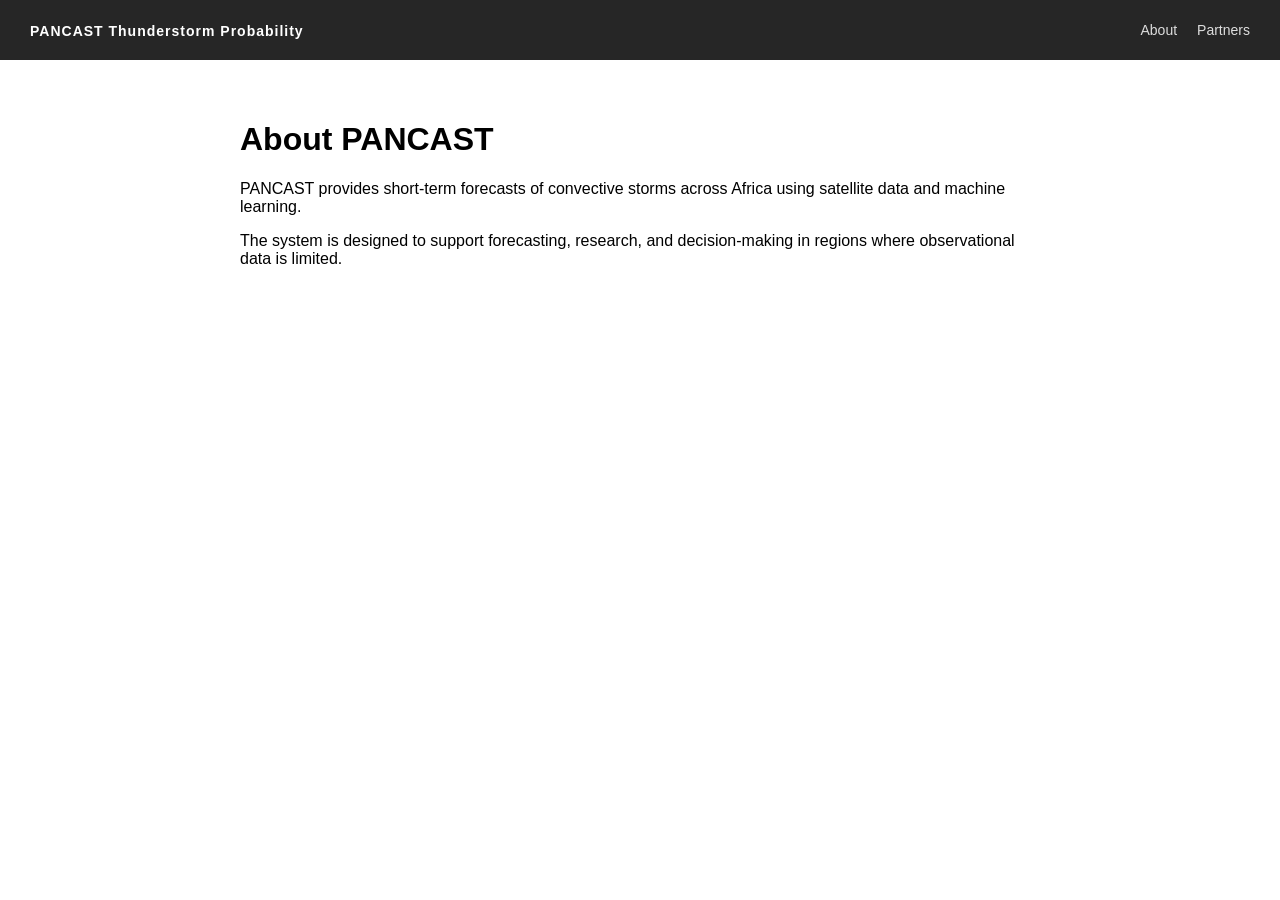
==== about/index.html @ 280e066f "Domain name configured and main page done" ====
<!DOCTYPE html>
<html>
<head>
<meta charset="utf-8" />
<title>PANCAST – About</title>

<link rel="stylesheet" href="/css/style.css"/>

<style>
body {
    margin: 0;
    font-family: Arial, sans-serif;
    padding-top: 80px;
}

.container {
    max-width: 800px;
    margin: auto;
    padding: 20px;
}
</style>

</head>

<body>

<!-- NAVBAR -->
<div id="navbar">
    <div class="logo">
        <a href="/" style="color:white; text-decoration:none;">
            PANCAST Thunderstorm Probability
        </a>
    </div>
    <div class="links">
        <a href="/about/">About</a>
        <a href="/partners/">Partners</a>
    </div>
</div>

<div class="container">
    <h1>About PANCAST</h1>

    <p>PANCAST provides short-term forecasts of convective storms across Africa using satellite data and machine learning.</p>

    <p>The system is designed to support forecasting, research, and decision-making in regions where observational data is limited.</p>
</div>

</body>
</html>
---- css/style.css ----
#map {
    height: 100vh;
}

#timeline {
    position: absolute;
    bottom: 20px;
    left: 50%;
    transform: translateX(-50%);
    z-index: 1000;
    background: rgba(0,0,0,0.8);
    padding: 12px 18px;
    border-radius: 8px;
    display: flex;
    flex-direction: column;
    align-items: center;
    gap: 8px;
}

#timelineControls {
    display: flex;
    align-items: center;
    gap: 10px;
}

#runtime {
    color: white;
    font-size: 16px;
    font-family: Arial, sans-serif;
}

#validTime {
    font-weight: bold;
}

#slider {
    width: 280px;
}

button {
    background: white;
    border: none;
    padding: 6px 10px;
    cursor: pointer;
    border-radius: 4px;
}

#legend {
    position: absolute;
    top: 50%;
    left: 20px;
    transform: translateY(-50%);
    z-index: 1000;
    background: rgba(255,255,255,0.95);
    padding: 12px;
    border-radius: 8px;
    box-shadow: 0 0 10px rgba(0,0,0,0.25);
    font-family: Arial, sans-serif;
    font-size: 14px;
}

#legendHeader {
    display: flex;
    justify-content: space-between;
    align-items: center;
    font-weight: bold;
    margin-bottom: 8px;
}

#legendToggle {
    background: white;
    border: 1px solid #ccc;
    font-size: 14px;
    padding: 4px 8px;
    border-radius: 4px;
}

.legendLabel {
    text-align: center;
    margin: 4px 0;
}

#colorbar {
    width: 30px;
    height: 150px;
    margin: 10px auto;
    background: linear-gradient(
        to top,
        #440154,
        #482878,
        #3e4989,
        #31688e,
        #26828e,
        #1f9e89,
        #35b779,
        #6ece58,
        #b5de2b,
        #fde725
    );
    border-radius: 4px;
}

#legendBody {
    display: none;
}

#titleBox {
    position: absolute;
    top: 15px;
    left: 50%;
    transform: translateX(-50%);
    z-index: 1000;
    background: rgba(0,0,0,0.8);
    color: white;
    padding: 10px 18px;
    font-family: Arial, sans-serif;
    font-size: 18px;
    border-radius: 8px;
    text-align: center;
    font-weight: 600;
    letter-spacing: 0.3px;
    white-space: nowrap;
}

@media (max-width: 768px) {

#slider {
width: min(280px, 70vw);
}

#timeline {
width: min(320px, 85vw);
}

#titleBox {
font-size: 14px;
padding: 6px 12px;
top: 12px;
max-width: 90vw;
white-space: nowrap;
}

button {
padding: 8px 12px;
font-size: 16px;
}

#legend {
left: 10px;
}

}
#navbar {
    position: fixed;
    top: 0;
    width: 100%;
    height: 60px;
    background: rgba(0,0,0,0.85);
    color: white;
    display: flex;
    align-items: center;
    justify-content: space-between;
    padding: 0 30px;
    z-index: 2000;
    font-family: Arial, sans-serif;
    box-sizing: border-box;
}

#navbar .logo {
    font-weight: bold;
    font-size: 18px;
    letter-spacing: 1px;
    cursor: pointer;
}

#navbar .links {
    display: flex;
    gap: 20px;
}

#navbar a {
    color: #ddd;
    text-decoration: none;
    font-size: 14px;
    transition: 0.2s;
}

#navbar a:hover {
    color: white;
}
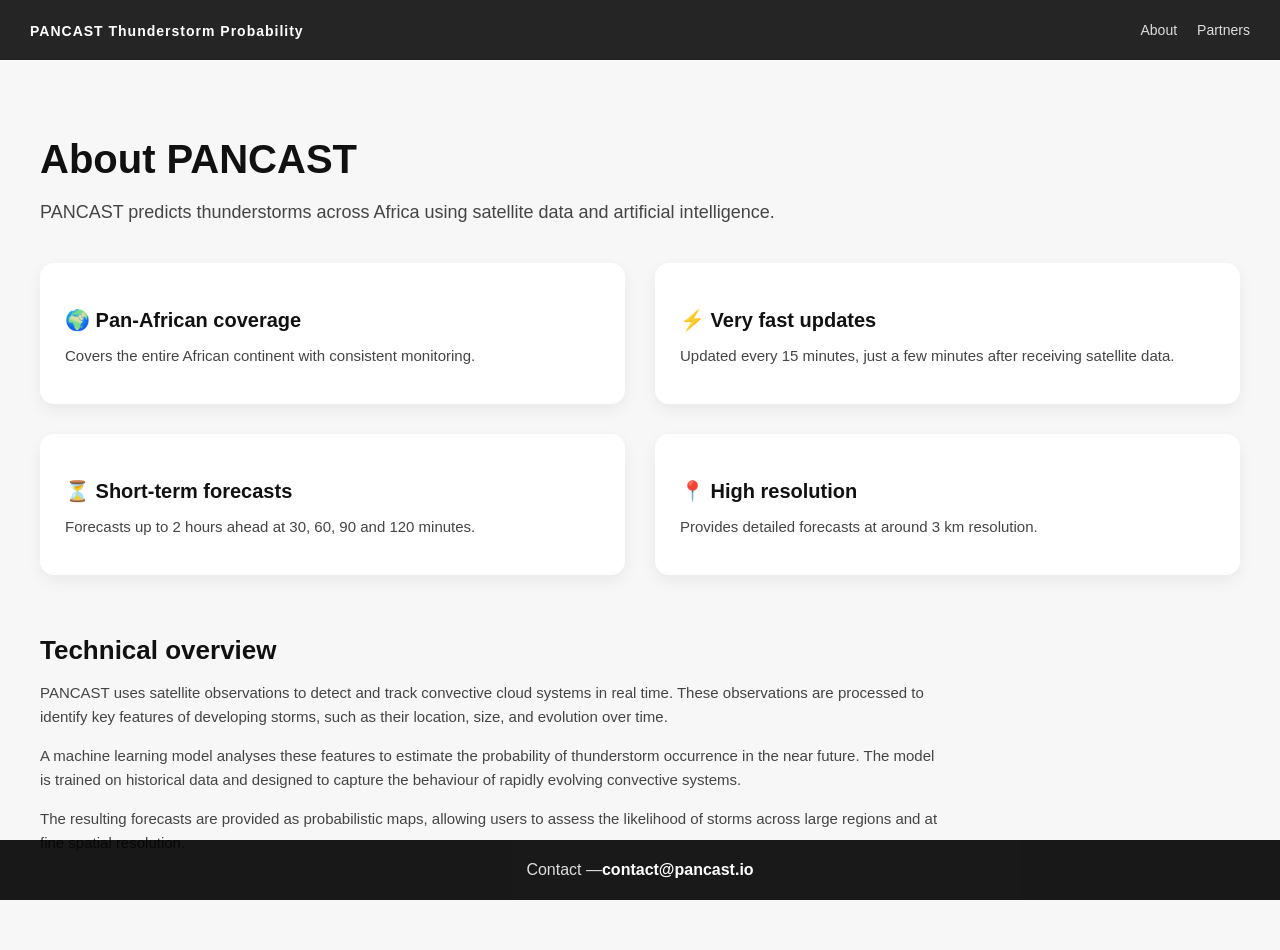
==== commit 10283a72: "Partners done" ====
--- a/about/index.html
+++ b/about/index.html
@@ -1,8 +1,11 @@
 <!DOCTYPE html>
 <html>
 <head>
+
 <meta charset="utf-8" />
-<title>PANCAST – About</title>
+<meta name="viewport" content="width=device-width, initial-scale=1.0">
+
+<title>About</title>
 
 <link rel="stylesheet" href="/css/style.css"/>
 
@@ -10,13 +13,125 @@
 body {
     margin: 0;
     font-family: Arial, sans-serif;
-    padding-top: 80px;
-}
-
+    background: #f7f7f7;
+    color: #111;
+}
+
+/* NAVBAR */
+#navbar {
+    position: fixed;
+    top: 0;
+    width: 100%;
+    height: 60px;
+    background: rgba(0,0,0,0.85);
+    color: white;
+    display: flex;
+    align-items: center;
+    justify-content: space-between;
+    padding: 0 30px;
+    z-index: 2000;
+    box-sizing: border-box;
+}
+
+#navbar .logo {
+    font-weight: bold;
+    font-size: 18px;
+}
+
+#navbar .links {
+    display: flex;
+    gap: 20px;
+}
+
+#navbar a {
+    color: #ddd;
+    text-decoration: none;
+    font-size: 14px;
+}
+
+#navbar a:hover {
+    color: white;
+}
+
+/* CONTAINER */
 .container {
-    max-width: 800px;
-    margin: auto;
-    padding: 20px;
+    width: 100%;
+    padding: 110px 40px 80px 40px;
+    box-sizing: border-box;
+}
+
+/* TITLE */
+h1 {
+    font-size: 40px;
+    margin-bottom: 20px;
+}
+
+/* INTRO */
+.container > p {
+    font-size: 18px;
+    color: #444;
+    max-width: 900px;
+}
+
+/* CARDS */
+.cards {
+    display: grid;
+    grid-template-columns: repeat(2, 1fr);
+    grid-template-rows: repeat(2, auto);
+    gap: 30px;
+    margin-top: 40px;
+}
+
+.card {
+    background: white;
+    border-radius: 14px;
+    padding: 25px;
+    box-shadow: 0 6px 15px rgba(0,0,0,0.06);
+}
+
+.card h3 {
+    font-size: 20px;
+    margin-bottom: 10px;
+}
+
+.card p {
+    font-size: 15px;
+    color: #444;
+}
+
+/* TECH SECTION */
+.tech-section {
+    margin-top: 60px;
+    max-width: 900px;
+}
+
+.tech-section h2 {
+    font-size: 26px;
+    margin-bottom: 15px;
+}
+
+.tech-section p {
+    font-size: 15px;
+    color: #444;
+    line-height: 1.6;
+    margin-bottom: 15px;
+}
+
+/* FOOTER */
+#footer {
+    position: fixed;
+    bottom: 0;
+    width: 100%;
+    height: 60px;
+    background: rgba(0,0,0,0.9);
+    color: #ddd;
+    display: flex;
+    align-items: center;
+    justify-content: center;
+}
+
+#footer b {
+    color: white;
 }
 </style>
 
@@ -37,12 +152,63 @@
     </div>
 </div>
 
+<!-- CONTENT -->
 <div class="container">
-    <h1>About PANCAST</h1>
-
-    <p>PANCAST provides short-term forecasts of convective storms across Africa using satellite data and machine learning.</p>
-
-    <p>The system is designed to support forecasting, research, and decision-making in regions where observational data is limited.</p>
+
+<h1>About PANCAST</h1>
+
+<p>
+PANCAST predicts thunderstorms across Africa using satellite data and artificial intelligence.
+</p>
+
+<div class="cards">
+
+    <div class="card">
+        <h3>🌍 Pan-African coverage</h3>
+        <p>Covers the entire African continent with consistent monitoring.</p>
+    </div>
+
+    <div class="card">
+        <h3>⚡ Very fast updates</h3>
+        <p>Updated every 15 minutes, just a few minutes after receiving satellite data.</p>
+    </div>
+
+    <div class="card">
+        <h3>⏳ Short-term forecasts</h3>
+        <p>Forecasts up to 2 hours ahead at 30, 60, 90 and 120 minutes.</p>
+    </div>
+
+    <div class="card">
+        <h3>📍 High resolution</h3>
+        <p>Provides detailed forecasts at around 3 km resolution.</p>
+    </div>
+
+</div>
+
+<!-- TECH DETAILS -->
+<div class="tech-section">
+
+<h2>Technical overview</h2>
+
+<p>
+PANCAST uses satellite observations to detect and track convective cloud systems in real time. These observations are processed to identify key features of developing storms, such as their location, size, and evolution over time.
+</p>
+
+<p>
+A machine learning model analyses these features to estimate the probability of thunderstorm occurrence in the near future. The model is trained on historical data and designed to capture the behaviour of rapidly evolving convective systems.
+</p>
+
+<p>
+The resulting forecasts are provided as probabilistic maps, allowing users to assess the likelihood of storms across large regions and at fine spatial resolution.
+</p>
+
+</div>
+
+</div>
+
+<!-- FOOTER -->
+<div id="footer">
+    Contact — <b>contact@pancast.io</b>
 </div>
 
 </body>
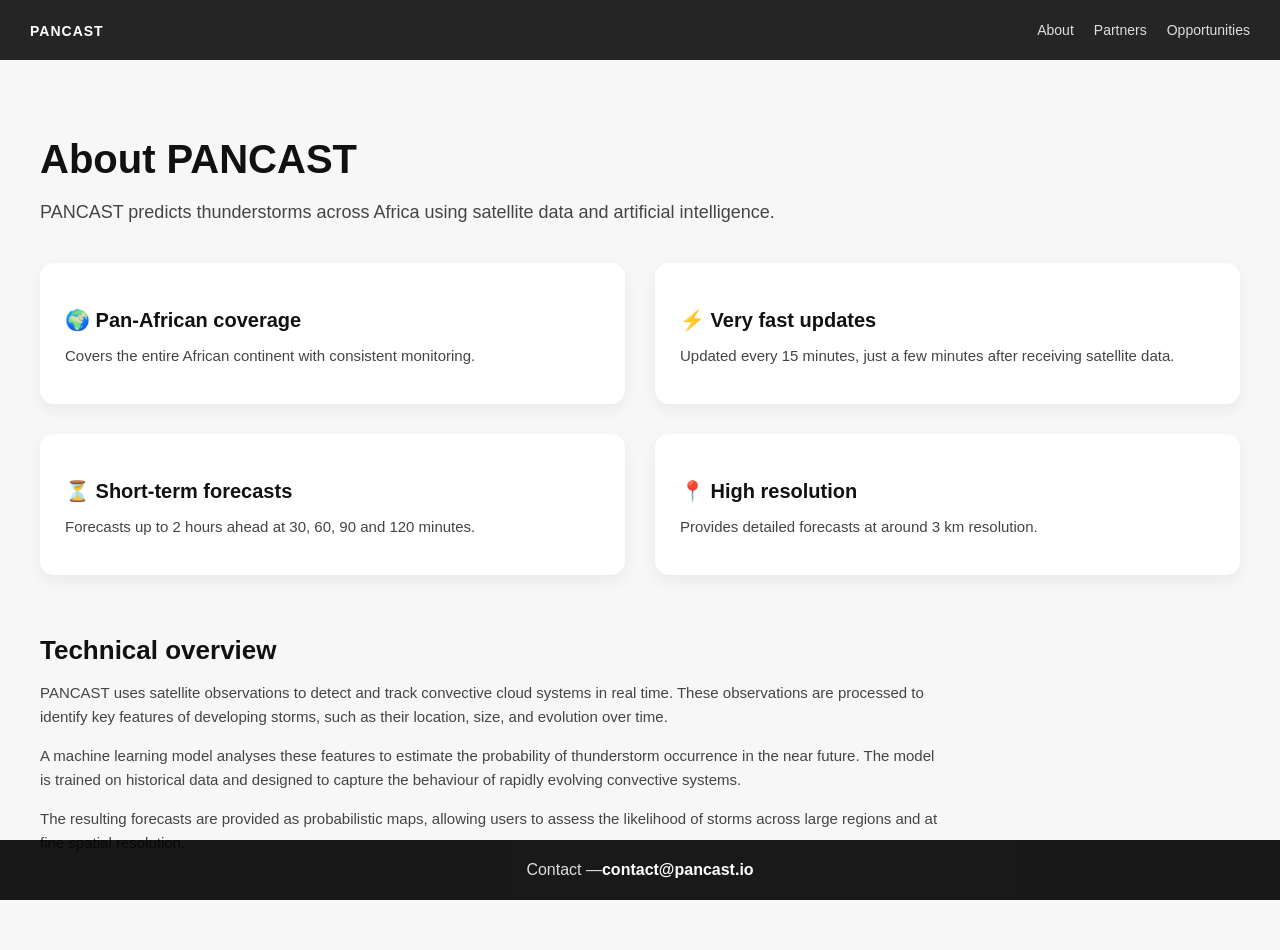
==== commit 58cc4652: "Added opportunities" ====
--- a/about/index.html
+++ b/about/index.html
@@ -143,12 +143,13 @@
 <div id="navbar">
     <div class="logo">
         <a href="/" style="color:white; text-decoration:none;">
-            PANCAST Thunderstorm Probability
+            PANCAST
         </a>
     </div>
     <div class="links">
         <a href="/about/">About</a>
         <a href="/partners/">Partners</a>
+        <a href="/news/">Opportunities</a>
     </div>
 </div>
 
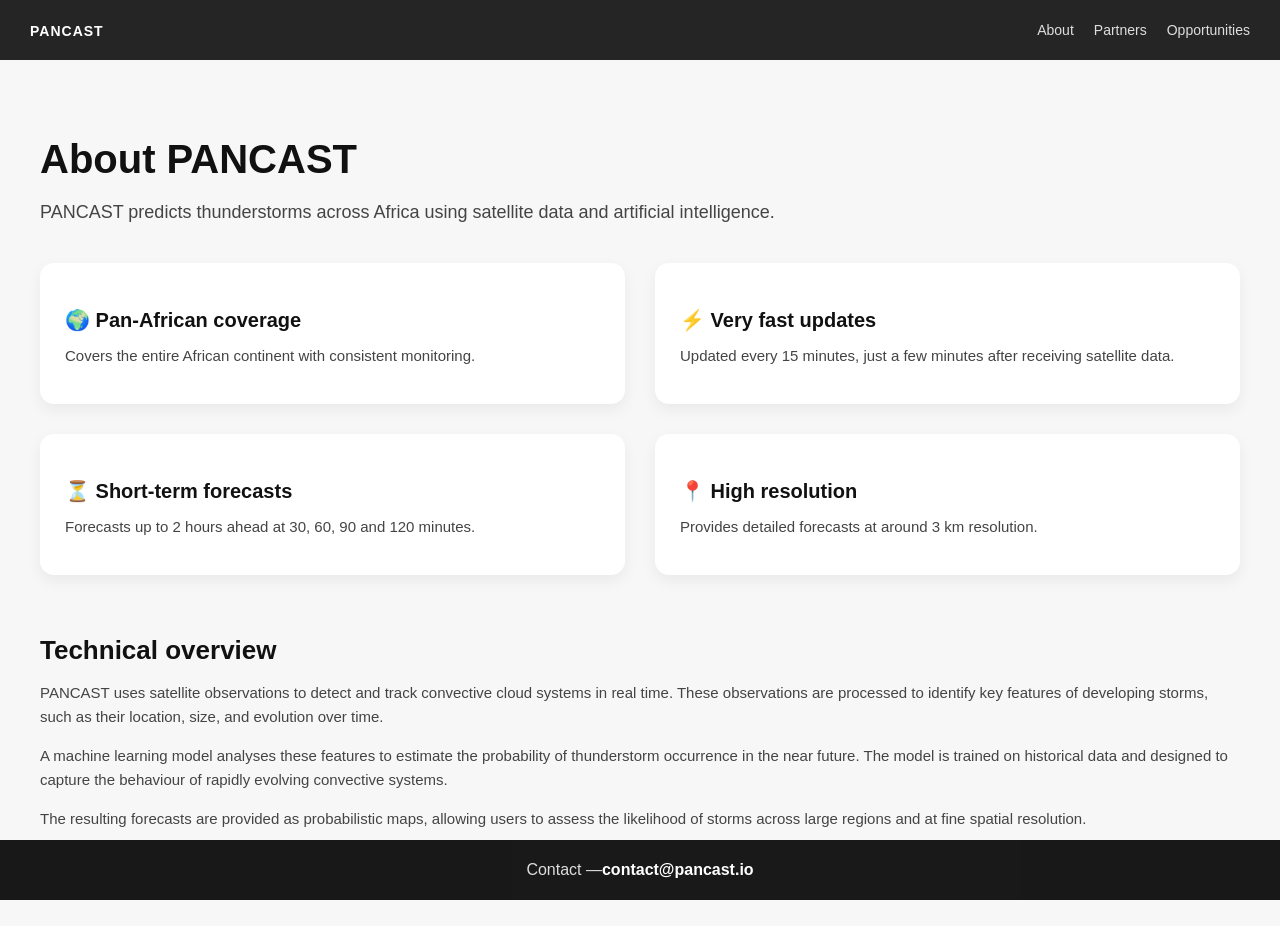
==== commit 11706e47: "Fixed all opportunitie's links" ====
--- a/about/index.html
+++ b/about/index.html
@@ -66,11 +66,10 @@
     margin-bottom: 20px;
 }
 
-/* INTRO */
+/* INTRO (FULL WIDTH NOW) */
 .container > p {
     font-size: 18px;
     color: #444;
-    max-width: 900px;
 }
 
 /* CARDS */
@@ -99,10 +98,10 @@
     color: #444;
 }
 
-/* TECH SECTION */
+/* TECH SECTION (FULL WIDTH NOW) */
 .tech-section {
     margin-top: 60px;
-    max-width: 900px;
+    width: 100%;
 }
 
 .tech-section h2 {
